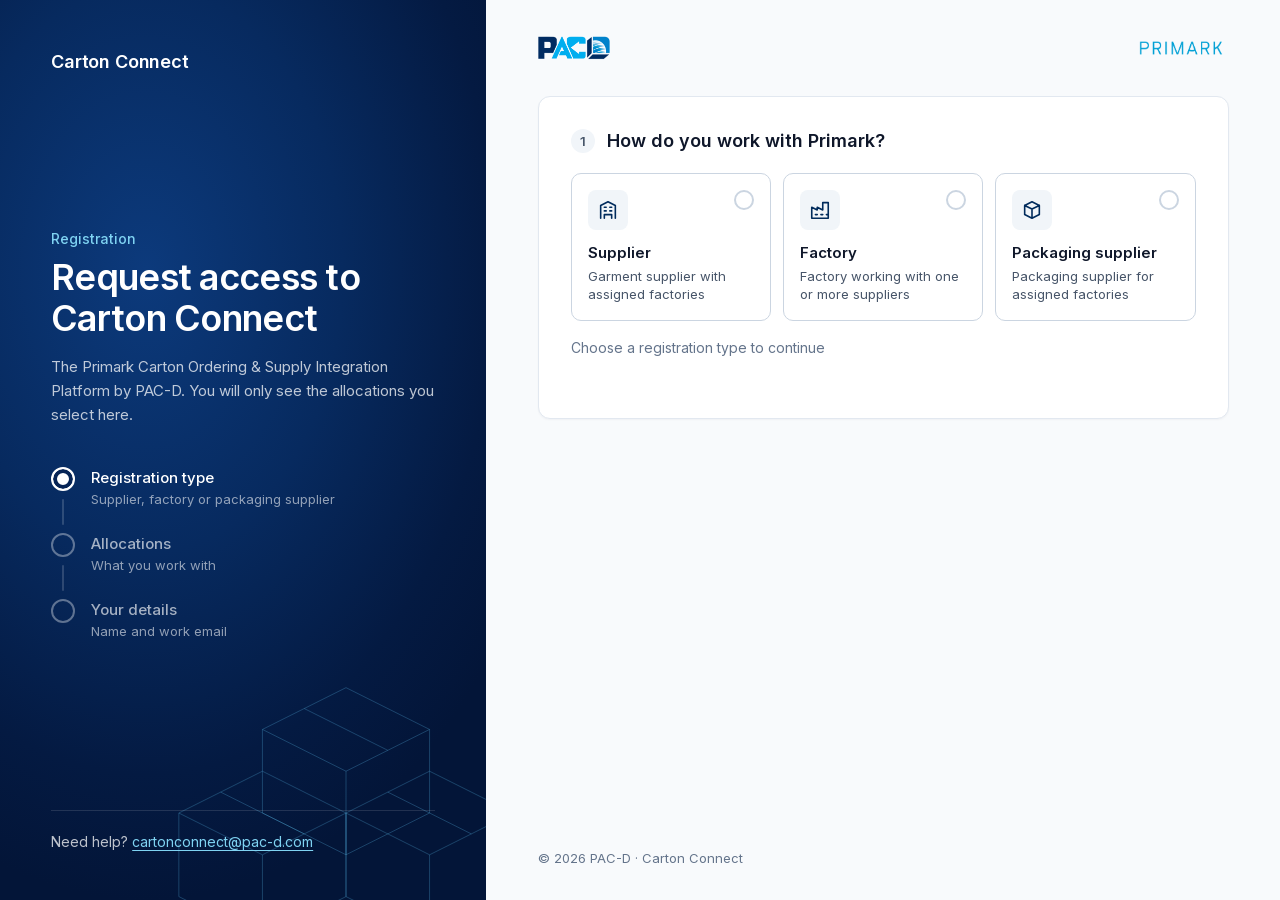
==== index.html @ 59486156 "feat: multi-select registrations, admin sections and redesign - Factory registration selects multipl" ====
<!doctype html>
<html lang="en">
<head>
  <meta charset="UTF-8">
  <meta name="viewport" content="width=device-width, initial-scale=1.0">
  <meta name="description" content="Request access to Carton Connect, the Primark Carton Ordering &amp; Supply Integration Platform by PAC-D.">
  <title>Registration | Carton Connect</title>
  <link rel="icon" href="assets/favicon.png" type="image/png">
  <link rel="stylesheet" href="styles.css">
</head>
<body>

  <div class="split">
    <aside class="rail" aria-label="Registration progress">
      <div class="rail-inner">
      <p class="wordmark">Carton Connect</p>
      <p class="eyebrow">Registration</p>
      <h1>Request access to Carton Connect</h1>
      <p class="rail-text">The Primark Carton Ordering &amp; Supply Integration Platform by PAC-D. You will only see the allocations you select here.</p>
      <ol class="steps">
        <li data-step="type"><span class="step-dot" aria-hidden="true"></span><span><strong>Registration type</strong><small id="step-type-detail">Supplier, factory or packaging supplier</small></span></li>
        <li data-step="allocations"><span class="step-dot" aria-hidden="true"></span><span><strong>Allocations</strong><small id="step-allocations-detail">What you work with</small></span></li>
        <li data-step="details"><span class="step-dot" aria-hidden="true"></span><span><strong>Your details</strong><small>Name and work email</small></span></li>
      </ol>
      <p class="help-text">Need help? <a href="mailto:cartonconnect@pac-d.com">cartonconnect@pac-d.com</a></p>
      </div>
      <svg class="rail-cartons" viewBox="0 0 560 420" aria-hidden="true">
        <defs><path id="carton" d="M0 0 130-65 260 0v130l-130 65L0 130Z M0 0l130 65L260 0 M130 65v130 M65-32.5l130 65"/></defs>
        <use href="#carton" x="150" y="80"/>
        <use href="#carton" x="20" y="210"/>
        <use href="#carton" x="280" y="210"/>
      </svg>
    </aside>

    <div class="main-col">
    <header class="main-head">
      <a href="./" aria-label="Carton Connect registration"><img class="pacd-logo" src="assets/pacd.png" alt="PacD"></a>
      <img class="primark-logo" src="assets/primark-logo.png" alt="Primark">
    </header>
    <main class="panel">
      <section class="type-section" id="type-section" aria-labelledby="type-title">
        <h2 class="section-title" id="type-title"><span class="step-num" aria-hidden="true">1</span>How do you work with Primark?</h2>
        <div class="type-cards" role="radiogroup" aria-labelledby="type-title">
          <label class="type-card">
            <input type="radio" name="registration-type" value="supplier">
            <span class="type-icon" aria-hidden="true"><svg viewBox="0 0 24 24"><path d="M4 21V7l8-4 8 4v14M8 21v-4h8v4M8 9h2m4 0h2m-8 4h2m4 0h2"/></svg></span>
            <span class="type-text"><strong>Supplier</strong><small>Garment supplier with assigned factories</small></span>
            <span class="type-check" aria-hidden="true"></span>
          </label>
          <label class="type-card">
            <input type="radio" name="registration-type" value="factory">
            <span class="type-icon" aria-hidden="true"><svg viewBox="0 0 24 24"><path d="M3 21V9l6 3V9l6 3V4h6v17M3 21h18M7 17h2m4 0h2m4 0h2"/></svg></span>
            <span class="type-text"><strong>Factory</strong><small>Factory working with one or more suppliers</small></span>
            <span class="type-check" aria-hidden="true"></span>
          </label>
          <label class="type-card">
            <input type="radio" name="registration-type" value="packaging">
            <span class="type-icon" aria-hidden="true"><svg viewBox="0 0 24 24"><path d="m4 7 8-4 8 4-8 4-8-4Zm0 0v10l8 4 8-4V7m-8 4v10"/></svg></span>
            <span class="type-text"><strong>Packaging supplier</strong><small>Packaging supplier for assigned factories</small></span>
            <span class="type-check" aria-hidden="true"></span>
          </label>
        </div>
        <p class="type-hint" id="type-hint">Choose a registration type to continue</p>
      </section>

    <form id="registration-form" class="reg-form" novalidate hidden>
      <h2 class="section-title"><span class="step-num" aria-hidden="true">2</span>Allocations</h2>

      <div class="form-grid">
        <div class="field field-full">
          <label for="supplier-search">Supplier <span aria-hidden="true">*</span></label>
          <div class="combobox" id="supplier-combobox">
            <div class="combo-control">
              <svg viewBox="0 0 24 24" aria-hidden="true"><path d="m21 20-4.4-4.4a8 8 0 1 0-1.4 1.4l4.4 4.4L21 20ZM5 11a6 6 0 1 1 12 0 6 6 0 0 1-12 0Z"/></svg>
              <input id="supplier-search" type="text" role="combobox" aria-autocomplete="list" aria-expanded="false" aria-controls="supplier-options" placeholder="Search suppliers" autocomplete="off" required>
              <button class="clear-button" id="clear-supplier" type="button" aria-label="Clear supplier" hidden>&times;</button>
              <svg class="chevron" viewBox="0 0 24 24" aria-hidden="true"><path d="m7 9.5 5 5 5-5 1.5 1.5-6.5 6.5L5.5 11 7 9.5Z"/></svg>
            </div>
            <div id="supplier-options" class="options-panel" role="listbox" hidden></div>
          </div>
          <p class="field-error" id="supplier-error"></p>
        </div>

        <div class="field field-full">
          <div class="label-row">
            <label for="factory-search">Factories <span aria-hidden="true">*</span></label>
            <span id="factory-count" class="selection-count" aria-live="polite"></span>
          </div>
          <p class="field-note">The registered user will only be able to work with the factories selected here.</p>
          <div class="multi-select is-disabled" id="factory-multiselect">
            <div class="combo-control">
              <svg viewBox="0 0 24 24" aria-hidden="true"><path d="m21 20-4.4-4.4a8 8 0 1 0-1.4 1.4l4.4 4.4L21 20ZM5 11a6 6 0 1 1 12 0 6 6 0 0 1-12 0Z"/></svg>
              <input id="factory-search" type="text" role="combobox" aria-autocomplete="list" aria-expanded="false" aria-controls="factory-options" placeholder="Select a supplier first" autocomplete="off" disabled required>
              <svg class="chevron" viewBox="0 0 24 24" aria-hidden="true"><path d="m7 9.5 5 5 5-5 1.5 1.5-6.5 6.5L5.5 11 7 9.5Z"/></svg>
            </div>
            <div id="factory-options" class="options-panel" hidden></div>
            <div id="selected-factories" class="picked-list"></div>
          </div>
          <p class="field-error" id="factory-error"></p>
        </div>

        <h2 class="section-title field-full"><span class="step-num" aria-hidden="true">3</span>Your details</h2>

        <div class="field">
          <label for="full-name">Name <span aria-hidden="true">*</span></label>
          <input id="full-name" name="full_name" type="text" autocomplete="name" placeholder="Enter your full name" maxlength="120" required>
          <p class="field-error" id="name-error"></p>
        </div>

        <div class="field">
          <label for="email">Email <span aria-hidden="true">*</span></label>
          <input id="email" name="email" type="email" inputmode="email" autocomplete="email" placeholder="name@company.com" maxlength="254" required>
          <p class="field-error" id="email-error"></p>
        </div>
      </div>

      <div id="form-status" class="form-status" role="status" aria-live="polite" hidden></div>

      <button class="submit-button" type="submit">
        <span>Submit registration</span>
        <svg viewBox="0 0 24 24" aria-hidden="true"><path d="m13.5 5 7 7-7 7-1.4-1.4 4.6-4.6H3v-2h13.7l-4.6-4.6L13.5 5Z"/></svg>
      </button>
      <p class="privacy-note">By submitting, you confirm that the information provided is accurate.</p>
    </form>

    <form id="factory-registration-form" class="reg-form" novalidate hidden>
      <h2 class="section-title"><span class="step-num" aria-hidden="true">2</span>Allocations</h2>

      <div class="form-grid">
        <div class="field field-full">
          <label for="factory-registration-search">Factory <span aria-hidden="true">*</span></label>
          <div class="combobox" id="factory-registration-combobox">
            <div class="combo-control">
              <svg viewBox="0 0 24 24" aria-hidden="true"><path d="m21 20-4.4-4.4a8 8 0 1 0-1.4 1.4l4.4 4.4L21 20ZM5 11a6 6 0 1 1 12 0 6 6 0 0 1-12 0Z"/></svg>
              <input id="factory-registration-search" type="text" role="combobox" aria-autocomplete="list" aria-expanded="false" aria-controls="factory-registration-options" placeholder="Search factories" autocomplete="off" required>
              <button class="clear-button" id="clear-registration-factory" type="button" aria-label="Clear factory" hidden>&times;</button>
              <svg class="chevron" viewBox="0 0 24 24" aria-hidden="true"><path d="m7 9.5 5 5 5-5 1.5 1.5-6.5 6.5L5.5 11 7 9.5Z"/></svg>
            </div>
            <div id="factory-registration-options" class="options-panel" role="listbox" hidden></div>
          </div>
          <p class="field-error" id="factory-registration-error"></p>
        </div>

        <div class="field field-full">
          <div class="label-row">
            <label for="allocated-supplier-search">Suppliers <span aria-hidden="true">*</span></label>
            <span id="allocated-supplier-count" class="selection-count" aria-live="polite"></span>
          </div>
          <p class="field-note">Only suppliers allocated to the selected factory are available.</p>
          <div class="multi-select is-disabled" id="allocated-supplier-multiselect">
            <div class="combo-control">
              <svg viewBox="0 0 24 24" aria-hidden="true"><path d="m21 20-4.4-4.4a8 8 0 1 0-1.4 1.4l4.4 4.4L21 20ZM5 11a6 6 0 1 1 12 0 6 6 0 0 1-12 0Z"/></svg>
              <input id="allocated-supplier-search" type="text" role="combobox" aria-autocomplete="list" aria-expanded="false" aria-controls="allocated-supplier-options" placeholder="Select a factory first" autocomplete="off" disabled required>
              <svg class="chevron" viewBox="0 0 24 24" aria-hidden="true"><path d="m7 9.5 5 5 5-5 1.5 1.5-6.5 6.5L5.5 11 7 9.5Z"/></svg>
            </div>
            <div id="allocated-supplier-options" class="options-panel" hidden></div>
            <div id="selected-suppliers" class="picked-list"></div>
          </div>
          <p id="no-suppliers-note" class="form-status error" hidden>No assigned suppliers for this factory. Please contact <a href="mailto:cartonconnect@pac-d.com">cartonconnect@pac-d.com</a>.</p>
          <p class="field-error" id="allocated-supplier-error"></p>
        </div>

        <h2 class="section-title field-full"><span class="step-num" aria-hidden="true">3</span>Your details</h2>

        <div class="field">
          <label for="factory-name">Name <span aria-hidden="true">*</span></label>
          <input id="factory-name" name="full_name" type="text" autocomplete="name" placeholder="Enter your full name" maxlength="120" required>
          <p class="field-error" id="factory-name-error"></p>
        </div>

        <div class="field">
          <label for="factory-email">Email <span aria-hidden="true">*</span></label>
          <input id="factory-email" name="email" type="email" inputmode="email" autocomplete="email" placeholder="name@company.com" maxlength="254" required>
          <p class="field-error" id="factory-email-error"></p>
        </div>
      </div>

      <div id="factory-form-status" class="form-status" role="status" aria-live="polite" hidden></div>

      <button class="submit-button" type="submit">
        <span>Submit registration</span>
        <svg viewBox="0 0 24 24" aria-hidden="true"><path d="m13.5 5 7 7-7 7-1.4-1.4 4.6-4.6H3v-2h13.7l-4.6-4.6L13.5 5Z"/></svg>
      </button>
      <p class="privacy-note">By submitting, you confirm that the information provided is accurate.</p>
    </form>

    <form id="packaging-registration-form" class="reg-form" novalidate hidden>
      <h2 class="section-title"><span class="step-num" aria-hidden="true">2</span>Allocations</h2>

      <div class="form-grid">
        <div class="field field-full">
          <label for="packaging-supplier">Packaging supplier <span aria-hidden="true">*</span></label>
          <select id="packaging-supplier" name="packaging_supplier" required>
            <option value="">Select a packaging supplier</option>
            <option value="Epyllion Ltd.">Epyllion Ltd.</option>
            <option value="MR Box">MR Box</option>
            <option value="Reflex Packaging Ltd.">Reflex Packaging Ltd.</option>
            <option value="Uniglory Packaging Industries Ltd.">Uniglory Packaging Industries Ltd.</option>
            <option value="Union Label &amp; Accessories Ltd.">Union Label &amp; Accessories Ltd.</option>
            <option value="Youngshine Packtrims Ltd.">Youngshine Packtrims Ltd.</option>
          </select>
          <p class="field-error" id="packaging-supplier-error"></p>
        </div>

        <div class="field field-full">
          <div class="label-row">
            <label for="packaging-factory-search">Factories <span aria-hidden="true">*</span></label>
            <span id="packaging-factory-count" class="selection-count" aria-live="polite"></span>
          </div>
          <p class="field-note">Only factories assigned to the selected packaging supplier are available.</p>
          <div class="multi-select is-disabled" id="packaging-factory-multiselect">
            <div class="combo-control">
              <svg viewBox="0 0 24 24" aria-hidden="true"><path d="m21 20-4.4-4.4a8 8 0 1 0-1.4 1.4l4.4 4.4L21 20ZM5 11a6 6 0 1 1 12 0 6 6 0 0 1-12 0Z"/></svg>
              <input id="packaging-factory-search" type="text" role="combobox" aria-autocomplete="list" aria-expanded="false" aria-controls="packaging-factory-options" placeholder="Select a packaging supplier first" autocomplete="off" disabled required>
              <svg class="chevron" viewBox="0 0 24 24" aria-hidden="true"><path d="m7 9.5 5 5 5-5 1.5 1.5-6.5 6.5L5.5 11 7 9.5Z"/></svg>
            </div>
            <div id="packaging-factory-options" class="options-panel" hidden></div>
            <div id="packaging-selected-factories" class="picked-list"></div>
          </div>
          <p class="field-error" id="packaging-factory-error"></p>
        </div>

        <h2 class="section-title field-full"><span class="step-num" aria-hidden="true">3</span>Your details</h2>

        <div class="field">
          <label for="packaging-name">Name <span aria-hidden="true">*</span></label>
          <input id="packaging-name" name="full_name" type="text" autocomplete="name" placeholder="Enter your full name" maxlength="120" required>
          <p class="field-error" id="packaging-name-error"></p>
        </div>

        <div class="field">
          <label for="packaging-email">Email <span aria-hidden="true">*</span></label>
          <input id="packaging-email" name="email" type="email" inputmode="email" autocomplete="email" placeholder="name@company.com" maxlength="254" required>
          <p class="field-error" id="packaging-email-error"></p>
        </div>
      </div>

      <div id="packaging-form-status" class="form-status" role="status" aria-live="polite" hidden></div>

      <button class="submit-button" type="submit">
        <span>Submit registration</span>
        <svg viewBox="0 0 24 24" aria-hidden="true"><path d="m13.5 5 7 7-7 7-1.4-1.4 4.6-4.6H3v-2h13.7l-4.6-4.6L13.5 5Z"/></svg>
      </button>
      <p class="privacy-note">By submitting, you confirm that the information provided is accurate.</p>
    </form>
    </main>

  <footer class="page-footer">
    <p>&copy; <span id="year"></span> PAC-D · Carton Connect</p>
  </footer>
    </div>
  </div>

  <script src="data/supplier-factories.js"></script>
  <script src="supabase-config.js"></script>
  <script src="multiselect.js"></script>
  <script src="app.js"></script>
</body>
</html>
---- styles.css ----
@font-face {
  font-family: "Inter";
  src: url("assets/fonts/inter-latin.woff2") format("woff2");
  font-weight: 100 900;
  font-style: normal;
  font-display: swap;
}

:root {
  /* PAC-D brand */
  --navy: #002b5c;
  --navy-hover: #00224a;
  --navy-wash: #f2f6fb;
  --cyan: #00a9e0;
  --link: #0369a1;
  /* Slate neutrals */
  --bg: #f8fafc;
  --surface: #ffffff;
  --muted: #f1f5f9;
  --border: #e2e8f0;
  --border-strong: #cbd5e1;
  --text: #0f172a;
  --text-2: #475569;
  --text-3: #64748b;
  --danger: #dc2626;
  --success: #15803d;
  --focus: 0 0 0 3px rgba(0, 169, 224, 0.25);
  --ease: cubic-bezier(0.22, 1, 0.36, 1);
  --check: url("data:image/svg+xml,%3Csvg xmlns='http://www.w3.org/2000/svg' viewBox='0 0 24 24'%3E%3Cpath fill='none' stroke='%23fff' stroke-width='3' stroke-linecap='round' stroke-linejoin='round' d='m5 12.5 4.5 4.5L19 7.5'/%3E%3C/svg%3E");
  color-scheme: light;
  font-family: Inter, ui-sans-serif, system-ui, -apple-system, "Segoe UI", sans-serif;
  font-size: 16px;
  line-height: 1.5;
  color: var(--text);
}

* { box-sizing: border-box; }
html { min-width: 320px; }
body { margin: 0; min-height: 100vh; background: var(--bg); }
button, input, select { font: inherit; color: inherit; }
button, label[for], .type-card { cursor: pointer; }
a { color: var(--link); text-underline-offset: 3px; }
[hidden] { display: none !important; }
.sr-only { position: absolute; width: 1px; height: 1px; overflow: hidden; clip: rect(0, 0, 0, 0); white-space: nowrap; }
.code { flex: 0 0 auto; color: var(--text-3); font-size: 13px; font-variant-numeric: tabular-nums; }

/* Top bar (admin dashboard) */
.topbar { border-bottom: 1px solid var(--border); background: var(--surface); }
.topbar-inner { display: flex; align-items: center; justify-content: space-between; gap: 24px; max-width: 1200px; height: 64px; margin: 0 auto; padding: 0 24px; }
.topbar-brand { display: flex; align-items: center; gap: 16px; color: inherit; text-decoration: none; }
.topbar-divider { width: 1px; height: 24px; background: var(--border-strong); }
.topbar-name { color: var(--navy); font-size: 16px; font-weight: 600; }
.pacd-logo { display: block; width: 72px; height: auto; }
.primark-logo { display: block; width: 96px; height: auto; }

/* Split: portal-navy rail on the left, light working column on the right */
.split { display: grid; grid-template-columns: minmax(360px, 38%) minmax(0, 1fr); min-height: 100vh; }
.rail { position: sticky; top: 0; display: flex; flex-direction: column; height: 100vh; overflow: hidden; padding: 48px clamp(32px, 4vw, 64px); color: #fff; background: radial-gradient(ellipse 90% 70% at 30% 30%, #0c3a7c 0%, #072a5f 45%, #041a42 80%, #031538 100%) #031538; }
.rail-inner { position: relative; z-index: 1; display: flex; flex-direction: column; flex: 1; max-width: 440px; }
.wordmark { margin: 0 0 auto; padding-bottom: 48px; font-size: 18px; font-weight: 600; letter-spacing: -0.01em; }
.rail .eyebrow { margin: 0 0 8px; color: #7fd3f2; font-size: 14px; font-weight: 500; }
.rail h1 { margin: 0; font-size: 36px; font-weight: 600; line-height: 1.15; letter-spacing: -0.02em; text-wrap: balance; }
.rail-text { margin: 16px 0 40px; color: rgba(255, 255, 255, 0.74); font-size: 15px; line-height: 1.6; }
.rail-inner > .rail-text:last-child { margin-bottom: auto; }
.rail-cartons { position: absolute; right: -40px; bottom: -48px; width: 360px; fill: none; stroke: rgba(84, 170, 214, 0.32); stroke-width: 1.5; stroke-linejoin: round; pointer-events: none; }

.steps { margin: 0 0 auto; padding: 0; list-style: none; }
.steps li { position: relative; display: grid; grid-template-columns: 24px 1fr; gap: 16px; padding-bottom: 24px; }
.steps li:not(:last-child)::after { content: ""; position: absolute; top: 32px; bottom: 8px; left: 11px; width: 2px; border-radius: 1px; background: rgba(255, 255, 255, 0.16); }
.steps li.is-done:not(:last-child)::after { background: var(--cyan); }
.step-dot { width: 24px; height: 24px; border: 2px solid rgba(255, 255, 255, 0.36); border-radius: 50%; transition: background-color 200ms var(--ease), border-color 200ms var(--ease); }
.steps li.is-current .step-dot { border-color: #fff; box-shadow: inset 0 0 0 4px #062456; background: #fff; }
.steps li.is-done .step-dot { border-color: var(--cyan); background: var(--cyan) url("data:image/svg+xml,%3Csvg xmlns='http://www.w3.org/2000/svg' viewBox='0 0 24 24'%3E%3Cpath fill='none' stroke='%23031538' stroke-width='3' stroke-linecap='round' stroke-linejoin='round' d='m5 12.5 4.5 4.5L19 7.5'/%3E%3C/svg%3E") center / 12px no-repeat; }
.steps strong { display: block; color: rgba(255, 255, 255, 0.64); font-size: 15px; font-weight: 500; }
.steps li.is-current strong, .steps li.is-done strong { color: #fff; }
.steps small { display: block; color: rgba(255, 255, 255, 0.56); font-size: 13px; }
.help-text { margin: 40px 0 0; border-top: 1px solid rgba(255, 255, 255, 0.12); padding-top: 20px; color: rgba(255, 255, 255, 0.74); font-size: 14px; }
.rail a { color: #7fd3f2; }

.main-col { display: flex; flex-direction: column; min-width: 0; padding: 0 clamp(16px, 4vw, 64px); }
.main-head { display: flex; align-items: center; justify-content: space-between; gap: 24px; width: 100%; max-width: 760px; height: 96px; margin: 0 auto; }
.main-col > .panel { width: 100%; max-width: 760px; margin: 0 auto 32px; }
.eyebrow { margin: 0 0 8px; color: var(--link); font-size: 14px; font-weight: 500; }
.panel { min-width: 0; border: 1px solid var(--border); border-radius: 12px; padding: 32px; background: var(--surface); box-shadow: 0 1px 2px rgba(15, 23, 42, 0.04); }
.section-title { display: flex; align-items: center; gap: 12px; margin: 0 0 20px; color: var(--text); font-size: 18px; font-weight: 600; line-height: 1.3; }
.step-num { display: grid; place-items: center; flex: 0 0 24px; width: 24px; height: 24px; border-radius: 50%; color: var(--text-2); background: var(--muted); font-size: 13px; font-weight: 600; }
.type-section { padding-bottom: 28px; }
.type-section + .reg-form, .reg-form:not([hidden]) { border-top: 1px solid var(--border); padding-top: 28px; }

/* Registration type cards */
.type-cards { display: grid; grid-template-columns: repeat(3, minmax(0, 1fr)); gap: 12px; }
.type-card { position: relative; display: flex; flex-direction: column; gap: 12px; border: 1px solid var(--border-strong); border-radius: 10px; padding: 16px; background: var(--surface); transition: border-color 150ms var(--ease), background-color 150ms var(--ease), box-shadow 150ms var(--ease); }
.type-card:hover { border-color: var(--text-3); }
.type-card input { position: absolute; opacity: 0; pointer-events: none; }
.type-card:has(input:checked) { border-color: var(--navy); background: var(--navy-wash); box-shadow: inset 0 0 0 1px var(--navy); }
.type-card:has(input:focus-visible) { box-shadow: var(--focus); }
.type-icon { display: grid; place-items: center; width: 40px; height: 40px; border-radius: 8px; color: var(--navy); background: var(--muted); }
.type-card:has(input:checked) .type-icon { background: var(--surface); }
.type-icon svg { width: 22px; fill: none; stroke: currentColor; stroke-width: 1.75; stroke-linecap: round; stroke-linejoin: round; }
.type-text strong { display: block; color: var(--text); font-size: 15px; font-weight: 600; }
.type-text small { display: block; margin-top: 2px; color: var(--text-2); font-size: 13px; line-height: 1.45; }
.type-check { position: absolute; top: 16px; right: 16px; width: 20px; height: 20px; border: 2px solid var(--border-strong); border-radius: 50%; background: var(--surface); }
.type-card:has(input:checked) .type-check { border-color: var(--navy); background: var(--navy) var(--check) center / 12px no-repeat; }
.type-hint { margin: 16px 0 0; color: var(--text-3); font-size: 14px; }

/* Fields */
.form-grid { display: grid; grid-template-columns: 1fr 1fr; gap: 20px 16px; }
.form-grid > .section-title { margin: 12px 0 0; }
.field-full { grid-column: 1 / -1; }
.field { min-width: 0; }
.field label { display: inline-block; margin-bottom: 6px; color: var(--text); font-size: 14px; font-weight: 500; }
.field label span { color: var(--danger); }
.field-note { margin: -2px 0 8px; color: var(--text-3); font-size: 13px; }
.label-row { display: flex; align-items: baseline; justify-content: space-between; gap: 12px; }
.selection-count { color: var(--link); font-size: 13px; font-weight: 500; font-variant-numeric: tabular-nums; }

.field > input, .field > select, .combo-control { width: 100%; height: 44px; border: 1px solid var(--border-strong); border-radius: 8px; background: var(--surface); transition: border-color 150ms var(--ease), box-shadow 150ms var(--ease); }
.field > input, .field > select { padding: 0 12px; color: var(--text); font-size: 15px; outline: none; }
.field > select { appearance: none; padding-right: 40px; background: var(--surface) url("data:image/svg+xml,%3Csvg xmlns='http://www.w3.org/2000/svg' width='18' height='18' viewBox='0 0 24 24'%3E%3Cpath fill='none' stroke='%2364748b' stroke-width='1.75' stroke-linecap='round' stroke-linejoin='round' d='m7 10 5 5 5-5'/%3E%3C/svg%3E") no-repeat right 12px center; }
.field > input::placeholder, .combo-control input::placeholder { color: #94a3b8; }
.field > input:hover, .field > select:hover, .combo-control:hover { border-color: var(--text-3); }
.field > input:focus, .field > select:focus, .combo-control:focus-within { border-color: #0284c7; box-shadow: var(--focus); }

.combobox, .multi-select { position: relative; }
.combo-control { display: flex; align-items: center; gap: 10px; padding: 0 10px 0 12px; }
.combo-control > svg:first-child { flex: 0 0 18px; width: 18px; fill: var(--text-3); }
.combo-control input { min-width: 0; flex: 1; align-self: stretch; border: 0; padding: 0; color: var(--text); background: transparent; font-size: 15px; outline: 0; }
.combo-control .chevron { flex: 0 0 18px; width: 18px; fill: var(--text-3); }
.clear-button { width: 28px; height: 28px; border: 0; border-radius: 6px; padding: 0; color: var(--text-3); background: transparent; font-size: 18px; line-height: 1; }
.clear-button:hover { color: var(--text); background: var(--muted); }
.is-disabled .combo-control { border-color: var(--border); background: var(--muted); cursor: not-allowed; }
.is-disabled .combo-control:hover { border-color: var(--border); }
.is-disabled .combo-control input { cursor: not-allowed; }

/* Options panel */
.options-panel { position: absolute; z-index: 20; inset: calc(100% + 6px) 0 auto; max-height: 300px; overflow-y: auto; padding: 6px; border: 1px solid var(--border); border-radius: 10px; background: var(--surface); box-shadow: 0 12px 32px rgba(15, 23, 42, 0.12); }
.multi-select .options-panel { max-height: none; overflow: hidden; padding-bottom: 0; }
.options-list { max-height: 252px; overflow-y: auto; }
.option { width: 100%; min-height: 40px; display: flex; align-items: center; gap: 12px; border: 0; border-radius: 6px; padding: 8px 10px; color: var(--text); background: transparent; text-align: left; font-size: 15px; transition: background-color 120ms var(--ease); }
.option:hover, .option:focus-visible { background: var(--muted); outline: 0; }
.option[aria-selected="true"] { background: var(--navy-wash); }
.item-name { flex: 1; min-width: 0; }
.option-check { flex: 0 0 18px; width: 18px; height: 18px; border: 1.5px solid var(--border-strong); border-radius: 4px; background: var(--surface); }
.option[aria-selected="true"] .option-check { border-color: var(--navy); background: var(--navy) var(--check) center / 12px no-repeat; }
.empty-option { padding: 16px 12px; color: var(--text-3); text-align: center; font-size: 14px; }
.options-actions { display: flex; align-items: center; justify-content: space-between; gap: 12px; margin: 6px -6px 0; border-top: 1px solid var(--border); padding: 8px 8px 8px 16px; color: var(--text-2); background: var(--bg); font-size: 13px; font-variant-numeric: tabular-nums; }
.options-buttons { display: flex; align-items: center; gap: 4px; }
.text-button { height: 32px; border: 0; border-radius: 6px; padding: 0 12px; color: var(--link); background: transparent; font-size: 14px; font-weight: 500; transition: background-color 120ms var(--ease); }
.text-button:hover { background: var(--muted); }
.done-button { height: 32px; border: 0; border-radius: 6px; padding: 0 16px; color: #fff; background: var(--navy); font-size: 14px; font-weight: 600; transition: background-color 120ms var(--ease); }
.done-button:hover { background: var(--navy-hover); }
.text-button:focus-visible, .done-button:focus-visible, .clear-button:focus-visible, .remove-button:focus-visible, .selection-return:focus-visible { outline: none; box-shadow: var(--focus); }

/* Selected items */
.picked-list { margin-top: 8px; border: 1px solid var(--border); border-radius: 8px; }
.picked-list:empty { display: none; }
.picked-row { display: flex; align-items: center; gap: 12px; min-height: 40px; padding: 4px 6px 4px 12px; font-size: 14px; }
.picked-row + .picked-row { border-top: 1px solid var(--border); }
.remove-button { display: grid; place-items: center; flex: 0 0 28px; width: 28px; height: 28px; border: 0; border-radius: 6px; padding: 0; color: var(--text-3); background: transparent; transition: background-color 120ms var(--ease), color 120ms var(--ease); }
.remove-button:hover { color: var(--danger); background: #fef2f2; }
.remove-button svg { width: 16px; fill: none; stroke: currentColor; stroke-width: 1.75; stroke-linecap: round; }

.field-error { min-height: 18px; margin: 4px 0 0; color: var(--danger); font-size: 13px; }
.field-error:empty { min-height: 0; }
.has-error, .has-error .combo-control { border-color: var(--danger) !important; }

.form-status { margin: 20px 0 0; border-radius: 8px; padding: 12px 16px; font-size: 14px; }
.form-status.success { color: #14532d; background: #f0fdf4; border: 1px solid #bbf7d0; }
.form-status.error { color: #991b1b; background: #fef2f2; border: 1px solid #fecaca; }
.form-status a { color: inherit; font-weight: 600; }
#no-suppliers-note { margin-top: 8px; }
.selection-return { display: inline-flex; align-items: center; height: 32px; margin-top: 10px; border: 1px solid currentColor; border-radius: 6px; padding: 0 12px; background: transparent; font-size: 14px; font-weight: 500; }

.submit-button { width: 100%; height: 48px; display: flex; align-items: center; justify-content: center; gap: 8px; margin-top: 28px; border: 0; border-radius: 8px; color: #fff; background: var(--navy); font-size: 16px; font-weight: 600; transition: background-color 150ms var(--ease), transform 100ms var(--ease); }
.submit-button:hover { background: var(--navy-hover); }
.submit-button:active { transform: scale(0.99); }
.submit-button:focus-visible { outline: none; box-shadow: var(--focus); }
.submit-button:disabled { cursor: wait; opacity: 0.7; transform: none; }
.submit-button svg { width: 18px; fill: currentColor; }
.privacy-note { margin: 12px 0 0; color: var(--text-3); text-align: center; font-size: 13px; }

.page-footer { display: flex; justify-content: space-between; gap: 16px; width: 100%; max-width: 760px; margin: auto auto 0; padding: 0 0 32px; color: var(--text-3); font-size: 13px; }
.page-footer p { margin: 0; }

@media (max-width: 960px) {
  .split { grid-template-columns: 1fr; }
  .rail { position: relative; height: auto; padding: 32px 20px 28px; }
  .wordmark { margin-bottom: 0; padding-bottom: 28px; }
  .rail h1 { font-size: 28px; }
  .rail-text { margin: 12px 0 24px; }
  .rail-cartons, .steps small, .help-text { display: none; }
  .steps { display: grid; grid-template-columns: repeat(3, minmax(0, 1fr)); gap: 8px; margin: 0; }
  .steps li { grid-template-columns: 1fr; gap: 8px; padding-bottom: 0; }
  .steps li:not(:last-child)::after { top: 11px; bottom: auto; left: 32px; right: 8px; width: auto; height: 2px; }
  .steps strong { font-size: 13px; }
  .main-head { height: 72px; }
  .type-cards { grid-template-columns: 1fr; }
  .type-card { flex-direction: row; align-items: center; padding-right: 48px; }
  .type-check { top: 50%; transform: translateY(-50%); }
  .page-footer { flex-direction: column; gap: 4px; }
}

@media (max-width: 600px) {
  .primark-logo { width: 80px; }
  .panel { padding: 20px; }
  .form-grid { grid-template-columns: 1fr; gap: 16px; }
  .field-full { grid-column: 1; }
}

@media (prefers-reduced-motion: reduce) {
  *, *::before, *::after { scroll-behavior: auto !important; transition: none !important; }
}
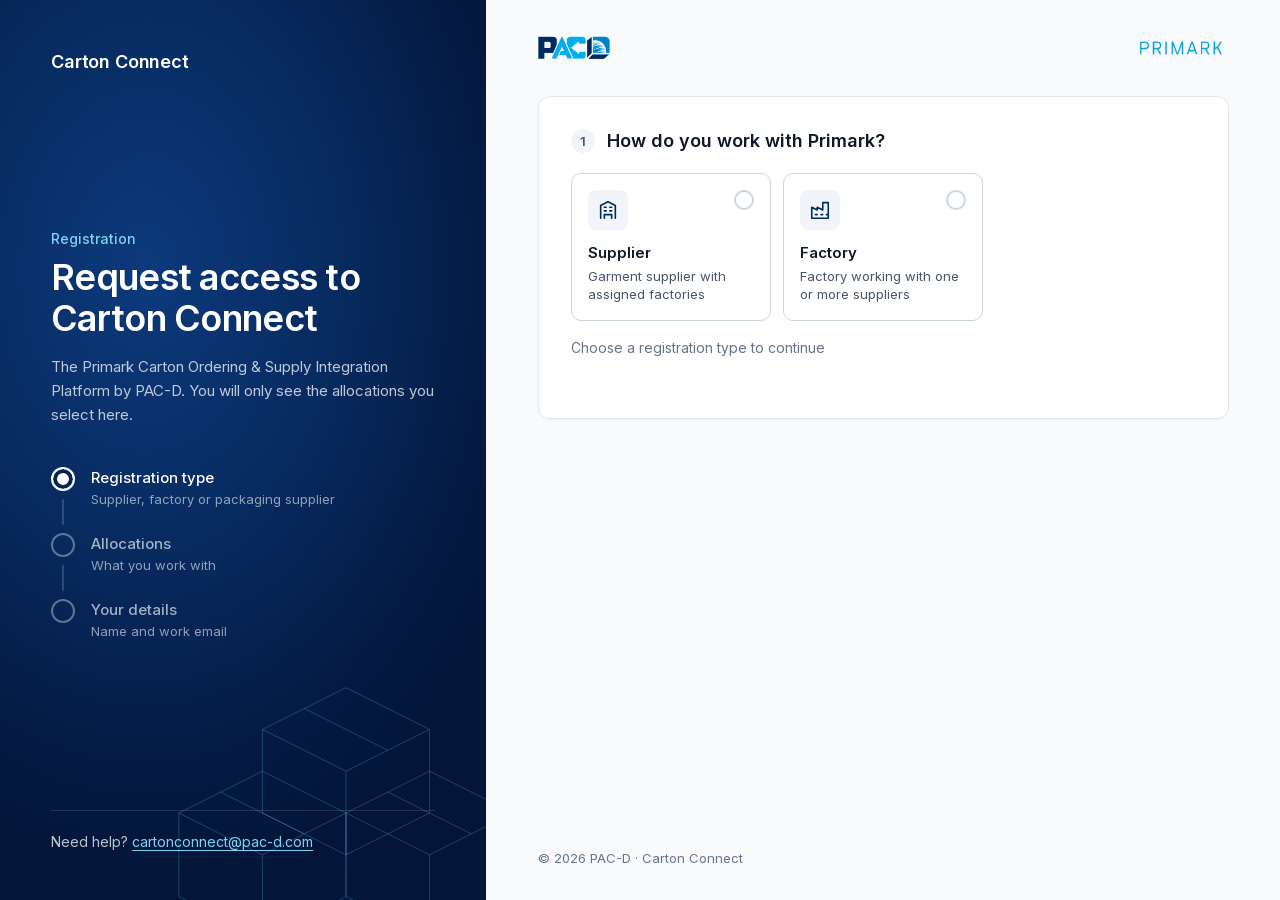
==== commit 496a905c: "fix: comment out packaging supplier registration option in index.html" ====
--- a/index.html
+++ b/index.html
@@ -53,12 +53,12 @@
             <span class="type-text"><strong>Factory</strong><small>Factory working with one or more suppliers</small></span>
             <span class="type-check" aria-hidden="true"></span>
           </label>
-          <label class="type-card">
+          <!-- <label class="type-card">
             <input type="radio" name="registration-type" value="packaging">
             <span class="type-icon" aria-hidden="true"><svg viewBox="0 0 24 24"><path d="m4 7 8-4 8 4-8 4-8-4Zm0 0v10l8 4 8-4V7m-8 4v10"/></svg></span>
             <span class="type-text"><strong>Packaging supplier</strong><small>Packaging supplier for assigned factories</small></span>
             <span class="type-check" aria-hidden="true"></span>
-          </label>
+          </label> -->
         </div>
         <p class="type-hint" id="type-hint">Choose a registration type to continue</p>
       </section>
@@ -146,7 +146,7 @@
             <label for="allocated-supplier-search">Suppliers <span aria-hidden="true">*</span></label>
             <span id="allocated-supplier-count" class="selection-count" aria-live="polite"></span>
           </div>
-          <p class="field-note">Only suppliers allocated to the selected factory are available.</p>
+          <p class="field-note">The registered user will only be able to work with the suppliers selected here.</p>
           <div class="multi-select is-disabled" id="allocated-supplier-multiselect">
             <div class="combo-control">
               <svg viewBox="0 0 24 24" aria-hidden="true"><path d="m21 20-4.4-4.4a8 8 0 1 0-1.4 1.4l4.4 4.4L21 20ZM5 11a6 6 0 1 1 12 0 6 6 0 0 1-12 0Z"/></svg>
@@ -156,7 +156,6 @@
             <div id="allocated-supplier-options" class="options-panel" hidden></div>
             <div id="selected-suppliers" class="picked-list"></div>
           </div>
-          <p id="no-suppliers-note" class="form-status error" hidden>No assigned suppliers for this factory. Please contact <a href="mailto:cartonconnect@pac-d.com">cartonconnect@pac-d.com</a>.</p>
           <p class="field-error" id="allocated-supplier-error"></p>
         </div>
 
@@ -189,16 +188,16 @@
 
       <div class="form-grid">
         <div class="field field-full">
-          <label for="packaging-supplier">Packaging supplier <span aria-hidden="true">*</span></label>
-          <select id="packaging-supplier" name="packaging_supplier" required>
-            <option value="">Select a packaging supplier</option>
-            <option value="Epyllion Ltd.">Epyllion Ltd.</option>
-            <option value="MR Box">MR Box</option>
-            <option value="Reflex Packaging Ltd.">Reflex Packaging Ltd.</option>
-            <option value="Uniglory Packaging Industries Ltd.">Uniglory Packaging Industries Ltd.</option>
-            <option value="Union Label &amp; Accessories Ltd.">Union Label &amp; Accessories Ltd.</option>
-            <option value="Youngshine Packtrims Ltd.">Youngshine Packtrims Ltd.</option>
-          </select>
+          <label for="packaging-supplier-search">Packaging supplier <span aria-hidden="true">*</span></label>
+          <div class="combobox" id="packaging-supplier-combobox">
+            <div class="combo-control">
+              <svg viewBox="0 0 24 24" aria-hidden="true"><path d="m21 20-4.4-4.4a8 8 0 1 0-1.4 1.4l4.4 4.4L21 20ZM5 11a6 6 0 1 1 12 0 6 6 0 0 1-12 0Z"/></svg>
+              <input id="packaging-supplier-search" name="packaging_supplier" type="text" role="combobox" aria-autocomplete="list" aria-expanded="false" aria-controls="packaging-supplier-options" placeholder="Search packaging suppliers" autocomplete="off" required>
+              <button class="clear-button" id="clear-packaging-supplier" type="button" aria-label="Clear packaging supplier" hidden>&times;</button>
+              <svg class="chevron" viewBox="0 0 24 24" aria-hidden="true"><path d="m7 9.5 5 5 5-5 1.5 1.5-6.5 6.5L5.5 11 7 9.5Z"/></svg>
+            </div>
+            <div id="packaging-supplier-options" class="options-panel" role="listbox" hidden></div>
+          </div>
           <p class="field-error" id="packaging-supplier-error"></p>
         </div>
 
@@ -207,7 +206,7 @@
             <label for="packaging-factory-search">Factories <span aria-hidden="true">*</span></label>
             <span id="packaging-factory-count" class="selection-count" aria-live="polite"></span>
           </div>
-          <p class="field-note">Only factories assigned to the selected packaging supplier are available.</p>
+          <p class="field-note">The registered user will only be able to work with the factories selected here.</p>
           <div class="multi-select is-disabled" id="packaging-factory-multiselect">
             <div class="combo-control">
               <svg viewBox="0 0 24 24" aria-hidden="true"><path d="m21 20-4.4-4.4a8 8 0 1 0-1.4 1.4l4.4 4.4L21 20ZM5 11a6 6 0 1 1 12 0 6 6 0 0 1-12 0Z"/></svg>
--- a/styles.css
+++ b/styles.css
@@ -133,9 +133,9 @@
 .is-disabled .combo-control input { cursor: not-allowed; }
 
 /* Options panel */
-.options-panel { position: absolute; z-index: 20; inset: calc(100% + 6px) 0 auto; max-height: 300px; overflow-y: auto; padding: 6px; border: 1px solid var(--border); border-radius: 10px; background: var(--surface); box-shadow: 0 12px 32px rgba(15, 23, 42, 0.12); }
+.options-panel { position: absolute; z-index: 20; inset: calc(100% + 6px) 0 auto; max-height: 138px; overflow-y: auto; padding: 6px; border: 1px solid var(--border); border-radius: 10px; background: var(--surface); box-shadow: 0 12px 32px rgba(15, 23, 42, 0.12); }
 .multi-select .options-panel { max-height: none; overflow: hidden; padding-bottom: 0; }
-.options-list { max-height: 252px; overflow-y: auto; }
+.options-list { max-height: 132px; overflow-y: auto; }
 .option { width: 100%; min-height: 40px; display: flex; align-items: center; gap: 12px; border: 0; border-radius: 6px; padding: 8px 10px; color: var(--text); background: transparent; text-align: left; font-size: 15px; transition: background-color 120ms var(--ease); }
 .option:hover, .option:focus-visible { background: var(--muted); outline: 0; }
 .option[aria-selected="true"] { background: var(--navy-wash); }
